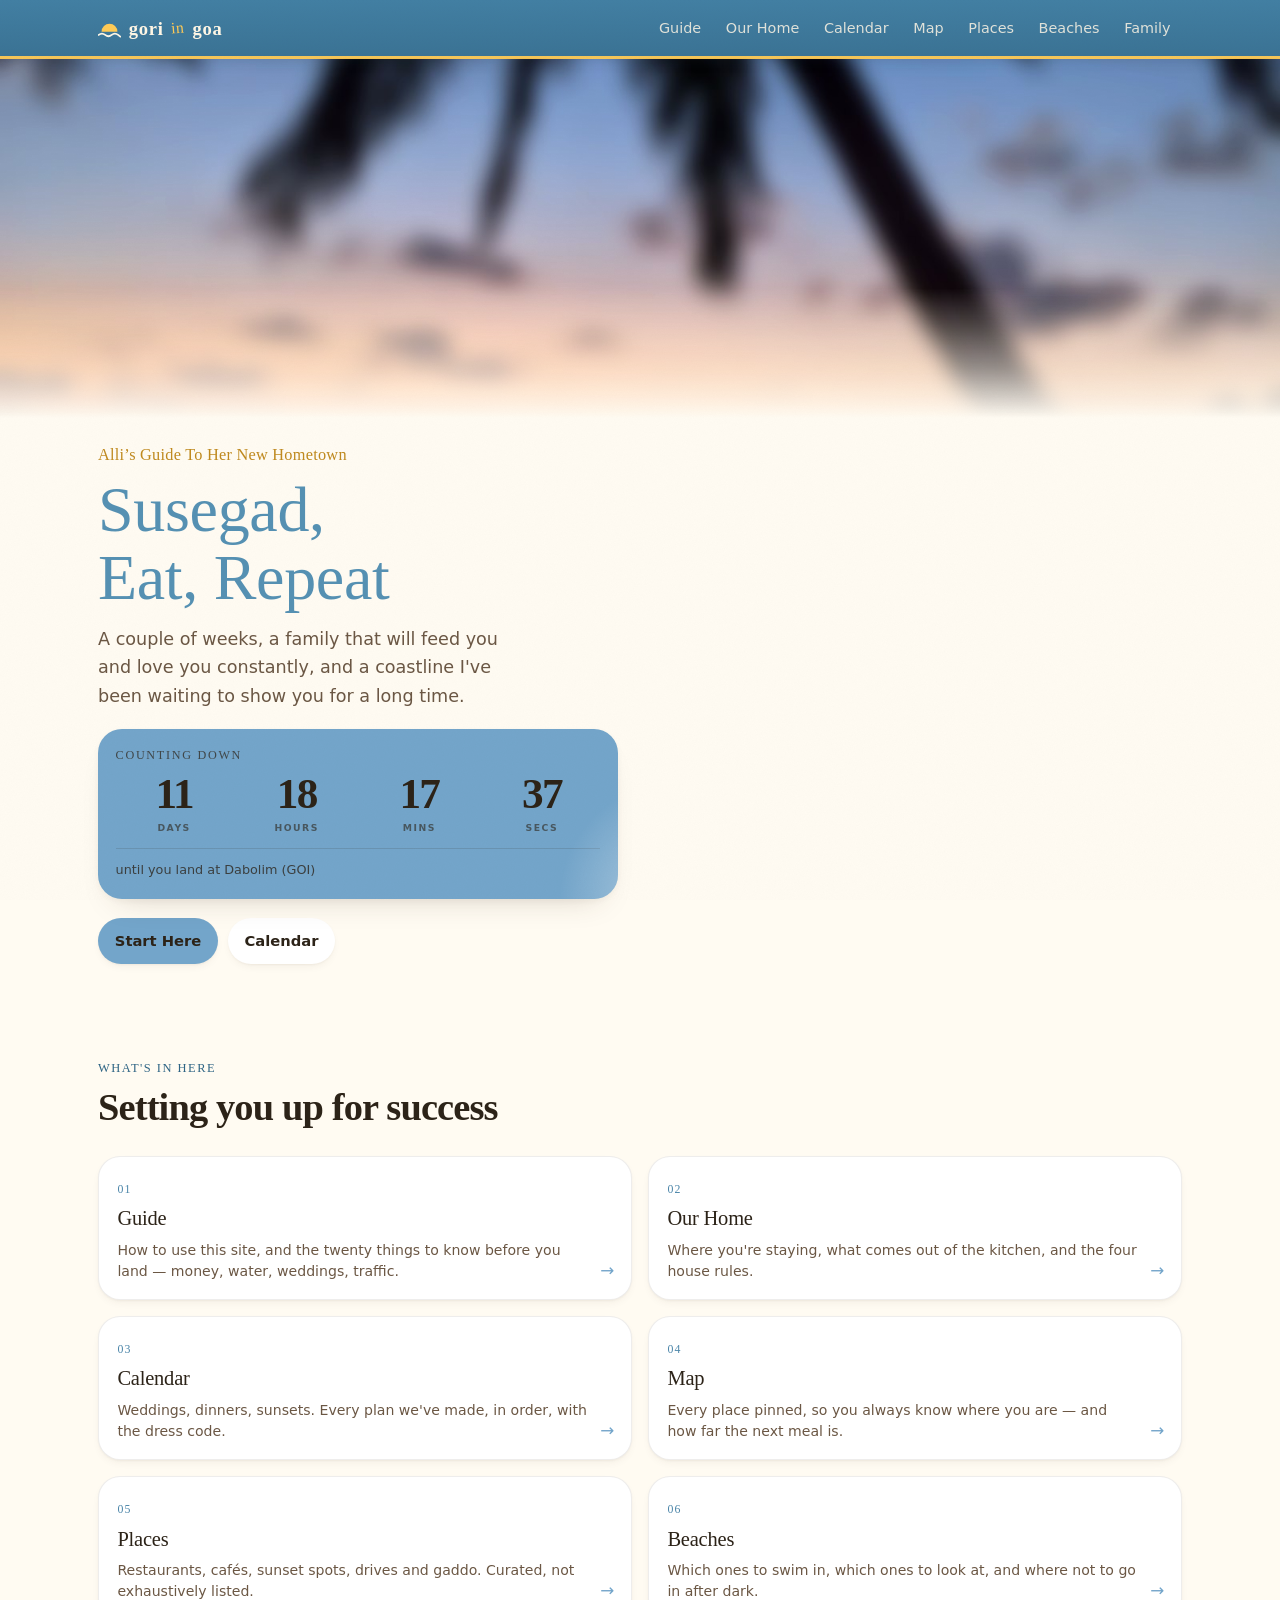
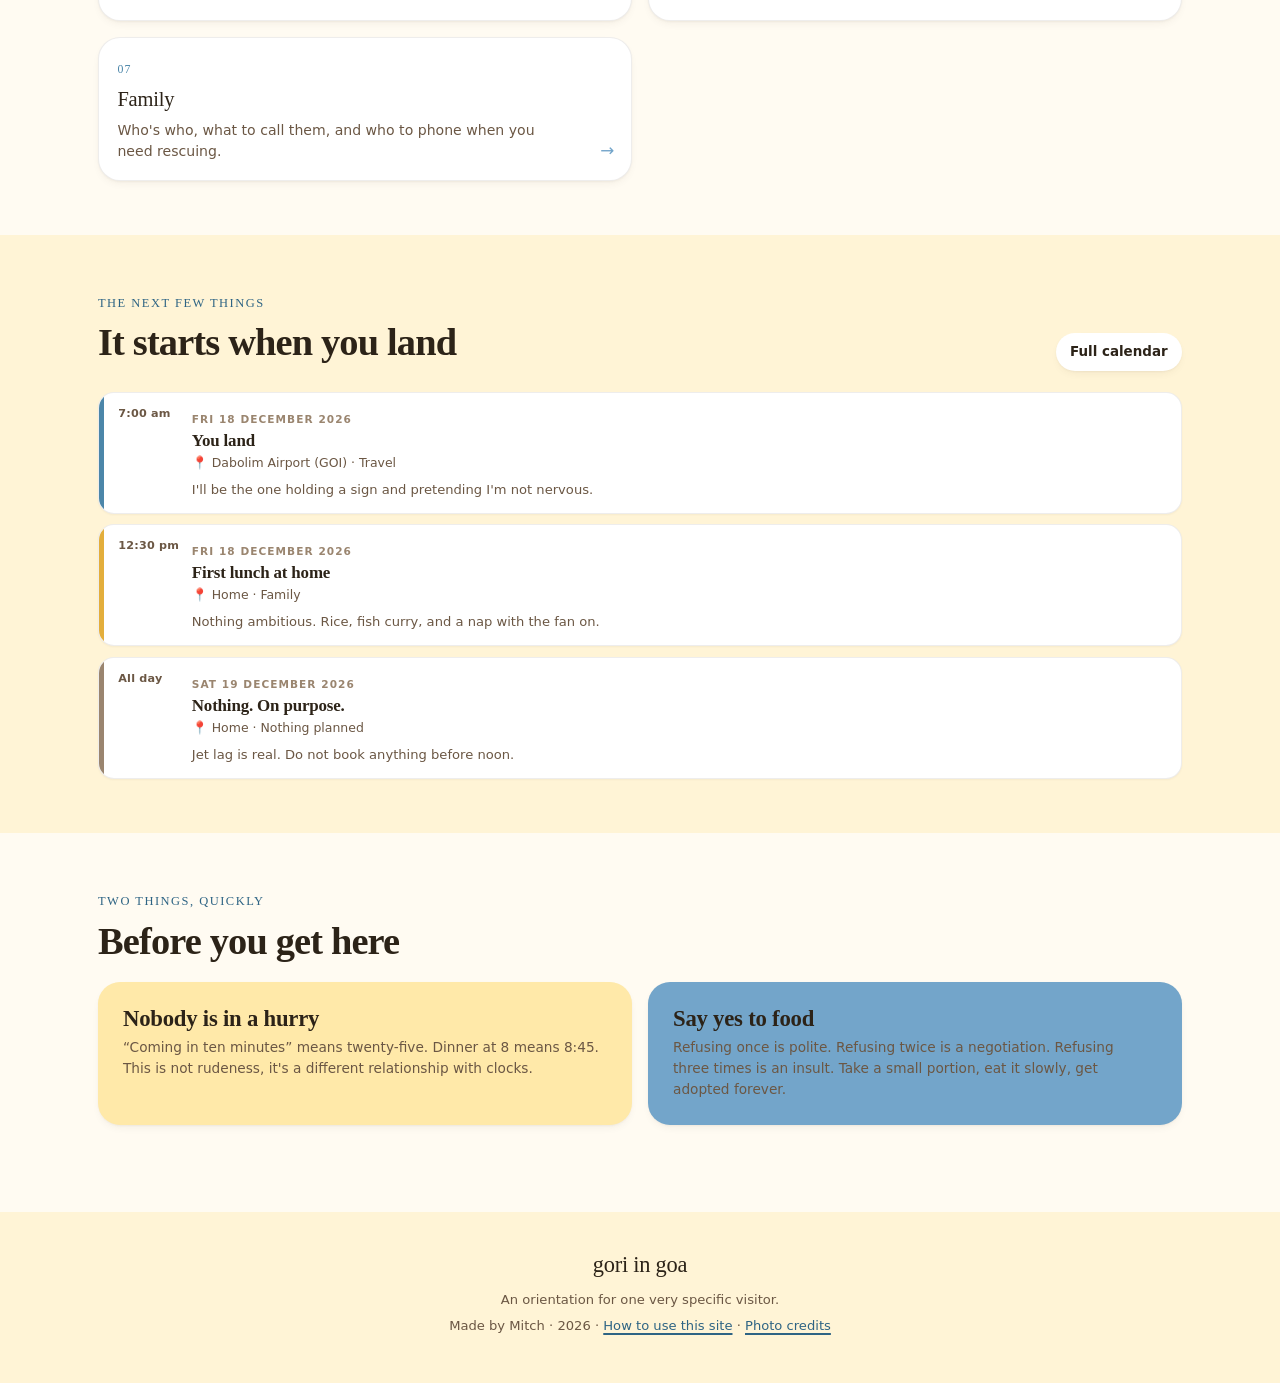
==== index.html @ c9f81628 "Gori in Goa — orientation site" ====
<!DOCTYPE html>
<html lang="en">
<head>
<meta charset="utf-8">
<meta name="viewport" content="width=device-width, initial-scale=1, viewport-fit=cover">
<title>Gori in Goa — an orientation for your first trip</title>
<meta name="description" content="A hand-made orientation to South Goa: the calendar, the map, the food, the family, and everything to know before you land.">
<meta name="theme-color" content="#FFE9A9">
<meta name="apple-mobile-web-app-capable" content="yes">
<meta name="mobile-web-app-capable" content="yes">
<meta name="apple-mobile-web-app-status-bar-style" content="default">
<meta name="apple-mobile-web-app-title" content="Gori in Goa">
<meta property="og:title" content="Gori in Goa">
<meta property="og:description" content="An orientation, not a guidebook. For your first trip to India.">
<meta property="og:type" content="website">
<link rel="icon" href="data:image/svg+xml,%3Csvg xmlns='http://www.w3.org/2000/svg' viewBox='0 0 32 32'%3E%3Crect width='32' height='32' rx='7' fill='%23FFE9A9'/%3E%3Ccircle cx='16' cy='13' r='5' fill='%23FF933E'/%3E%3Cpath d='M3 24c3-3 6-3 9 0s6 3 9 0 6-3 8 0' fill='none' stroke='%2373A5CA' stroke-width='2.6' stroke-linecap='round'/%3E%3C/svg%3E">
<link rel="apple-touch-icon" href="assets/img/icon-180.png">
<link rel="manifest" href="manifest.webmanifest">
<link rel="stylesheet" href="assets/css/style.css?v=9">
</head>
<body data-page="home">
<a class="skip" href="#main">Skip to content</a>
<header id="shell-top"></header>

<main id="main">

  <!-- ============================================================ hero -->
  <section class="hero">
    <div class="hero__band" aria-hidden="true"></div>
    <div class="wrap">
        <div class="hero__copy">
          <p class="hero__place">Alli’s Guide To Her New Hometown</p>
          <h1 class="hero__title">Susegad,<br>Eat, Repeat</h1>
          <p class="hero__sub">A couple of weeks, a family that will feed you and love you constantly, and a coastline I've been waiting to show you for a long time.</p>

          <div class="countdown" id="countdown" aria-live="off">
            <div class="countdown__label" id="cd-label">Counting down</div>
            <div class="countdown__grid">
              <div class="count-unit"><span class="count-num" id="cd-d">--</span><span class="count-lbl">days</span></div>
              <div class="count-unit"><span class="count-num" id="cd-h">--</span><span class="count-lbl">hours</span></div>
              <div class="count-unit"><span class="count-num" id="cd-m">--</span><span class="count-lbl">mins</span></div>
              <div class="count-unit"><span class="count-num" id="cd-s">--</span><span class="count-lbl">secs</span></div>
            </div>
            <div class="countdown__foot">
              <span id="cd-foot">until you land in Goa</span>
              <span id="cd-note" class="hand"></span>
            </div>
          </div>

          <div class="btnrow" style="margin-top:1.2rem">
            <a class="btn" href="guide.html">Start Here</a>
            <a class="btn btn--ghost" href="calendar.html">Calendar</a>
          </div>
        </div>
    </div>
  </section>

  <!-- ============================================================ sections -->
  <section class="section">
    <div class="wrap">
      <div class="section-head">
        <div>
          <p class="eyebrow">What's in here</p>
          <h2 class="h2 h-gold">Setting you up for success</h2>
        </div>
      </div>

      <div class="grid grid--2 grid--3">
        <a class="tile" href="guide.html">
          <span class="tile__num">01</span>
          <div class="tile__title">Guide</div>
          <p class="tile__desc">How to use this site, and the twenty things to know before you land — money, water, weddings, traffic.</p>
          <span class="tile__arrow" aria-hidden="true">→</span>
        </a>
        <a class="tile" href="home.html">
          <span class="tile__num">02</span>
          <div class="tile__title">Our Home</div>
          <p class="tile__desc">Where you're staying, what comes out of the kitchen, and the four house rules.</p>
          <span class="tile__arrow" aria-hidden="true">→</span>
        </a>
        <a class="tile" href="calendar.html">
          <span class="tile__num">03</span>
          <div class="tile__title">Calendar</div>
          <p class="tile__desc">Weddings, dinners, sunsets. Every plan we've made, in order, with the dress code.</p>
          <span class="tile__arrow" aria-hidden="true">→</span>
        </a>
        <a class="tile" href="map.html">
          <span class="tile__num">04</span>
          <div class="tile__title">Map</div>
          <p class="tile__desc">Every place pinned, so you always know where you are — and how far the next meal is.</p>
          <span class="tile__arrow" aria-hidden="true">→</span>
        </a>
        <a class="tile" href="places.html">
          <span class="tile__num">05</span>
          <div class="tile__title">Places</div>
          <p class="tile__desc">Restaurants, cafés, sunset spots, drives and gaddo. Curated, not exhaustively listed.</p>
          <span class="tile__arrow" aria-hidden="true">→</span>
        </a>
        <a class="tile" href="beaches.html">
          <span class="tile__num">06</span>
          <div class="tile__title">Beaches</div>
          <p class="tile__desc">Which ones to swim in, which ones to look at, and where not to go in after dark.</p>
          <span class="tile__arrow" aria-hidden="true">→</span>
        </a>
        <a class="tile" href="family.html">
          <span class="tile__num">07</span>
          <div class="tile__title">Family</div>
          <p class="tile__desc">Who's who, what to call them, and who to phone when you need rescuing.</p>
          <span class="tile__arrow" aria-hidden="true">→</span>
        </a>
      </div>
    </div>
  </section>

  <!-- ============================================================ next up -->
  <section class="section section--band">
    <div class="wrap">
      <div class="section-head">
        <div>
          <p class="eyebrow">The next few things</p>
          <h2 class="h2 h-gold">It starts when you land</h2>
        </div>
        <a class="btn btn--ghost btn--sm" href="calendar.html">Full calendar</a>
      </div>
      <ul class="agenda" id="upcoming"></ul>
    </div>
  </section>

  <!-- ============================================================ teasers -->
  <section class="section">
    <div class="wrap">
      <p class="eyebrow">Two things, quickly</p>
      <h2 class="h2 h-gold">Before you get here</h2>
      <div class="grid grid--2" style="margin-top:1.3rem">
        <div class="card card--cream">
          <h3 class="h3">Nobody is in a hurry</h3>
          <p class="small" style="margin:0">“Coming in ten minutes” means twenty-five. Dinner at 8 means 8:45. This is not rudeness, it's a different relationship with clocks.</p>
        </div>
        <div class="card card--blue">
          <h3 class="h3">Say yes to food</h3>
          <p class="small" style="margin:0">Refusing once is polite. Refusing twice is a negotiation. Refusing three times is an insult. Take a small portion, eat it slowly, get adopted forever.</p>
        </div>
      </div>
    </div>
  </section>

</main>

<footer id="shell-foot"></footer>
<div id="shell-tab"></div>
<div id="shell-drawer"></div>

<script src="js/data.js"></script>
<script src="js/shell.js"></script>
<script src="js/ui.js"></script>
<script src="js/home.js"></script>
</body>
</html>
---- assets/css/style.css ----
/* =========================================================================
   GORI IN GOA — styles, v2
   Softer, rounder, less ink. Warm cream paper, blue + gold carrying the
   colour, orange kept for small moments only.
   Palette: #FF933E · #FFCB56 · #FFE9A9 · #73A5CA
   ========================================================================= */

/* ---------------------------------------------------------------- tokens */
:root {
  /* the four */
  --orange: #FF933E;
  --gold:   #FFCB56;
  --cream:  #FFE9A9;
  --blue:   #73A5CA;

  /* tones derived from them */
  --orange-deep: #E0742A;
  --clay:  #D9916B;
  --gold-deep: #E3AE3C;
  --cream-deep: #F2D489;
  --cream-soft: #FFF4D6;
  --blue-deep: #4C86A9;
  --blue-soft: #E9F2F8;
  --blue-mid:  #9CC0D8;
  --blue-ink:  #2E6484;

  --ink:       #2C2318;
  --ink-soft:  #6B5744;
  --ink-faint: #9A856F;

  --paper: #FFFBF2;
  --card:  #FFFFFF;

  --line: 1px solid rgba(44, 35, 24, .08);
  --line-med: 1px solid rgba(44, 35, 24, .14);

  --shadow-xs: 0 1px 2px rgba(70, 52, 34, .05);
  --shadow-sm: 0 1px 2px rgba(70, 52, 34, .04), 0 4px 12px -6px rgba(70, 52, 34, .14);
  --shadow:    0 2px 6px rgba(70, 52, 34, .04), 0 16px 32px -20px rgba(70, 52, 34, .26);
  --shadow-lg: 0 4px 10px rgba(70, 52, 34, .05), 0 28px 56px -28px rgba(70, 52, 34, .32);

  --r: 22px;
  --r-sm: 14px;
  --r-xs: 10px;
  --pill: 999px;

  --font-display: "Iowan Old Style", "Palatino Linotype", Palatino, "Book Antiqua", Georgia, serif;
  --font-ui: "Avenir Next", Avenir, "Segoe UI", system-ui, -apple-system, "Helvetica Neue", sans-serif;
  --font-hand: "Marker Felt", "Chalkboard SE", "Bradley Hand", "Comic Sans MS", cursive;

  --ease: cubic-bezier(.22, .8, .3, 1);
  --bounce: cubic-bezier(.2, .9, .3, 1.35);

  --nav-h: 58px;
  --tab-h: 64px;
  --pad: clamp(16px, 5vw, 28px);
  --maxw: 1140px;
}

/* ---------------------------------------------------------------- reset */
*, *::before, *::after { box-sizing: border-box; }

html { -webkit-text-size-adjust: 100%; scroll-behavior: smooth; }

body {
  margin: 0;
  background: var(--paper);
  color: var(--ink);
  font-family: var(--font-ui);
  font-size: 16px;
  line-height: 1.62;
  -webkit-font-smoothing: antialiased;
  text-rendering: optimizeLegibility;
  overflow-x: hidden;
  overflow-x: clip;
  padding-bottom: calc(var(--tab-h) + env(safe-area-inset-bottom, 0px) + 8px);
}

/* very light paper grain — barely there, no grime */
body::after {
  content: "";
  position: fixed;
  inset: 0;
  z-index: 9999;
  pointer-events: none;
  opacity: .16;
  mix-blend-mode: multiply;
  background-image: url("data:image/svg+xml,%3Csvg xmlns='http://www.w3.org/2000/svg' width='200' height='200'%3E%3Cfilter id='n'%3E%3CfeTurbulence type='fractalNoise' baseFrequency='.9' numOctaves='2' stitchTiles='stitch'/%3E%3CfeColorMatrix type='saturate' values='0'/%3E%3C/filter%3E%3Crect width='200' height='200' filter='url(%23n)' opacity='.2'/%3E%3C/svg%3E");
}

img, svg { max-width: 100%; display: block; }
a { color: var(--blue-ink); text-decoration-thickness: 1.5px; text-underline-offset: 3px; }
a:hover { color: var(--blue-deep); }
button { font: inherit; color: inherit; cursor: pointer; }

:focus-visible { outline: 3px solid var(--blue-deep); outline-offset: 3px; border-radius: 6px; }
::selection { background: var(--gold); color: var(--ink); }

/* ---------------------------------------------------------------- type */
h1, h2, h3, h4 {
  font-family: var(--font-display);
  font-weight: 600;
  line-height: 1.06;
  letter-spacing: -.022em;
  margin: 0 0 .5rem;
  text-wrap: balance;
}

.display {
  font-family: var(--font-display);
  font-size: clamp(2.5rem, 11.5vw, 4.4rem);
  line-height: .94;
  letter-spacing: -.035em;
  font-weight: 600;
}

.h2 { font-size: clamp(1.68rem, 6.2vw, 2.4rem); }
.h3 { font-size: clamp(1.18rem, 4.3vw, 1.42rem); letter-spacing: -.01em; }

.eyebrow {
  font-family: var(--font-hand);
  font-size: .78rem;
  letter-spacing: .12em;
  text-transform: uppercase;
  color: var(--blue-ink);
  display: inline-flex;
  align-items: center;
  gap: .5em;
  margin: 0 0 .55rem;
}

.lede {
  font-size: clamp(1.02rem, 3.9vw, 1.15rem);
  line-height: 1.58;
  color: var(--ink-soft);
  max-width: 58ch;
  margin: 0 0 1rem;
  text-wrap: pretty;
}

p { margin: 0 0 1rem; text-wrap: pretty; }
.small { font-size: .855rem; line-height: 1.55; color: var(--ink-soft); }
.mono { font-variant-numeric: tabular-nums; }

.hand { font-family: var(--font-hand); color: var(--ink-soft); letter-spacing: .01em; }

.mark {
  background-image: linear-gradient(180deg, transparent 60%, var(--gold) 60%, var(--gold) 94%, transparent 94%);
  background-repeat: no-repeat;
  padding: 0 .05em;
}
.mark--blue { background-image: linear-gradient(180deg, transparent 60%, rgba(115,165,202,.45) 60%, rgba(115,165,202,.45) 94%, transparent 94%); }

/* ---------------------------------------------------------------- layout */
.wrap {
  width: 100%;
  max-width: var(--maxw);
  margin-inline: auto;
  padding-inline: var(--pad);
}

.section { padding-block: clamp(2.2rem, 8vw, 3.4rem); }
.section--tight { padding-block: clamp(1.3rem, 5vw, 2rem); }
.section--band { background: var(--cream-soft); }
.section--band-blue { background: var(--blue-soft); }

.stack > * + * { margin-top: 1rem; }
.center { text-align: center; }
.center .lede { margin-inline: auto; }

.grid { display: grid; gap: 1rem; }
@media (min-width: 620px) { .grid--2 { grid-template-columns: repeat(2, 1fr); } }
@media (min-width: 860px) {
  .grid--3 { grid-template-columns: repeat(3, 1fr); }
  .grid--2 { grid-template-columns: repeat(2, 1fr); }
}

.section-head {
  display: flex;
  align-items: flex-end;
  justify-content: space-between;
  gap: .7rem;
  margin-bottom: 1.3rem;
  flex-wrap: wrap;
}

/* ---------------------------------------------------------------- nav */
.topbar {
  position: sticky;
  top: 0;
  z-index: 60;
  background: linear-gradient(180deg, #427FA3 0%, #3A7294 100%);
  box-shadow: 0 2px 12px rgba(30, 50, 65, .18);
  padding-top: env(safe-area-inset-top, 0px);
}
.topbar::after {
  content: "";
  position: absolute;
  left: 0; right: 0; bottom: -1px;
  height: 3px;
  background: var(--gold);
  opacity: .95;
}
.topbar__in {
  display: flex;
  align-items: center;
  justify-content: space-between;
  gap: 1rem;
  height: var(--nav-h);
}
.brand {
  display: inline-flex;
  align-items: center;
  gap: .42em;
  text-decoration: none;
  color: var(--ink);
  font-family: var(--font-display);
  font-size: 1.16rem;
  letter-spacing: .02em;
  line-height: 1;
  white-space: nowrap;
}
.brand__a, .brand__b { font-weight: 600; letter-spacing: .04em; }
.brand__mark { width: 23px; height: 23px; flex: none; display: block; }
.brand__in {
  font-family: var(--font-hand);
  font-size: .86em;
  color: var(--orange-deep);
  transform: rotate(-5deg) translateY(-1px);
  display: inline-block;
}
.brand:hover { color: inherit; }
.topbar .brand { color: #FFF7E6; }
.topbar .brand__in { color: var(--gold); }
.topbar .brand__wave { stroke: #FFF7E6; }
.drawer .brand { color: var(--ink); }
.drawer .brand__in { color: var(--orange-deep); }
.drawer .brand__wave { stroke: var(--blue); }

.navlinks { display: none; }
@media (min-width: 900px) {
  .navlinks { display: flex; gap: .1rem; list-style: none; margin: 0; padding: 0; }
  .navlinks a {
    display: block;
    padding: .42rem .72rem;
    text-decoration: none;
    color: rgba(255, 247, 230, .84);
    font-size: .9rem;
    border-radius: var(--pill);
    transition: background .16s var(--ease), color .16s var(--ease);
  }
  .navlinks a:hover { color: #FFF7E6; background: rgba(255, 255, 255, .16); }
  .navlinks a[aria-current="page"] { color: var(--ink); background: var(--gold); font-weight: 600; }
}

.menu-btn {
  display: inline-grid;
  place-items: center;
  width: 44px;
  height: 44px;
  padding: 0;
  background: var(--gold);
  border: 0;
  border-radius: 50%;
  box-shadow: 0 2px 10px rgba(20, 40, 55, .22);
  color: var(--ink);
  transition: transform .16s var(--bounce), box-shadow .16s var(--ease);
}
.menu-btn svg { width: 21px; height: 21px; stroke: currentColor; }
.menu-btn:hover { transform: translateY(-1px); box-shadow: var(--shadow); }
.menu-btn:active { transform: scale(.97); }
@media (min-width: 900px) { .menu-btn { display: none; } }

/* drawer */
.drawer {
  position: fixed;
  inset: 0;
  z-index: 200;
  background: var(--cream-soft);
  padding: calc(env(safe-area-inset-top, 0px) + 14px) var(--pad) 2rem;
  overflow-y: auto;
  overscroll-behavior: contain;
  display: none;
}
.drawer[data-open="true"] { display: block; animation: drawerIn .26s var(--ease) both; }
@keyframes drawerIn { from { opacity: 0; transform: translateY(-6px); } to { opacity: 1; transform: none; } }

.drawer__head {
  display: flex; align-items: center; justify-content: space-between;
  padding-bottom: 1rem;
}
.drawer__close {
  background: #fff; border: 0; border-radius: 50%;
  width: 42px; height: 42px; display: grid; place-items: center;
  box-shadow: var(--shadow-sm);
}
.drawer__close svg { width: 16px; height: 16px; stroke: var(--ink); }
.drawer__list { list-style: none; margin: .6rem 0 0; padding: 0; }
.drawer__list li + li { border-top: 1px solid rgba(44,35,24,.08); }
.drawer__list a { display: flex; align-items: baseline; gap: .9rem; padding: .82rem .2rem; text-decoration: none; color: var(--ink); }
.drawer__num { font-family: var(--font-hand); font-size: .76rem; color: var(--blue-deep); width: 2ch; flex: none; }
.drawer__title { font-family: var(--font-display); font-size: 1.5rem; letter-spacing: -.02em; }
.drawer__list a[aria-current="page"] .drawer__title {
  background: linear-gradient(180deg, transparent 62%, var(--gold) 62%, var(--gold) 96%, transparent 96%);
}
.drawer__foot { margin-top: 2rem; color: var(--ink-soft); font-size: .85rem; }

/* bottom tab bar */
.tabbar {
  position: fixed;
  left: 0; right: 0; bottom: 0;
  z-index: 80;
  background: linear-gradient(180deg, #3A7294 0%, #427FA3 100%);
  box-shadow: 0 -2px 12px rgba(30, 50, 65, .18);
  display: grid;
  grid-template-columns: repeat(5, 1fr);
  padding-bottom: env(safe-area-inset-bottom, 0px);
  transform: translateZ(0);
  -webkit-transform: translateZ(0);
  will-change: transform;
}
.tabbar a {
  position: relative;
  display: flex;
  flex-direction: column;
  align-items: center;
  justify-content: center;
  gap: 3px;
  padding: .5rem .25rem .55rem;
  text-decoration: none;
  color: rgba(255, 247, 230, .74);
  font-size: .61rem;
  letter-spacing: .06em;
  text-transform: uppercase;
  font-weight: 700;
  min-height: var(--tab-h);
  transition: color .16s var(--ease);
}
.tabbar svg { width: 22px; height: 22px; stroke: currentColor; }
.tabbar a[aria-current="page"] { color: #FFF7E6; }
.tabbar a[aria-current="page"] svg { stroke: var(--gold); }
.tabbar a[aria-current="page"]::after {
  content: "";
  position: absolute;
  bottom: 6px;
  width: 5px; height: 5px;
  border-radius: 50%;
  background: var(--gold);
}
@media (min-width: 900px) {
  .tabbar { display: none; }
  body { padding-bottom: 0; }
}

/* ---------------------------------------------------------------- buttons */
.btn {
  display: inline-flex;
  align-items: center;
  justify-content: center;
  gap: .5rem;
  padding: .7rem 1.05rem;
  border: 0;
  border-radius: var(--pill);
  background: var(--blue);
  color: var(--ink);
  font-weight: 700;
  font-size: .92rem;
  text-decoration: none;
  box-shadow: var(--shadow-sm);
  transition: transform .18s var(--bounce), box-shadow .18s var(--ease), background .16s var(--ease);
  -webkit-tap-highlight-color: transparent;
}
.btn:hover { color: var(--ink); background: #84B2D2; transform: translateY(-2px); box-shadow: var(--shadow); }
.btn:active { transform: scale(.97); box-shadow: var(--shadow-xs); }

.btn--gold { background: var(--gold); }
.btn--gold:hover { background: #FFD674; }

.btn--ghost { background: #fff; color: var(--ink); box-shadow: var(--shadow-sm); }
.btn--ghost:hover { background: #fff; box-shadow: var(--shadow); color: var(--blue-ink); }

.btn--ink { background: var(--ink); color: var(--paper); }
.btn--ink:hover { background: #3d3123; color: var(--paper); }

.btn--sm { padding: .5rem .9rem; font-size: .84rem; }
.btn--block { width: 100%; }

.btnrow { display: flex; flex-wrap: wrap; gap: .6rem; }

/* ---------------------------------------------------------------- chips */
.chips {
  display: flex;
  gap: .45rem;
  overflow-x: auto;
  padding: .2rem .1rem .9rem;
  margin-inline: calc(var(--pad) * -1);
  padding-inline: var(--pad);
  scrollbar-width: none;
  -webkit-overflow-scrolling: touch;
}
.chips::-webkit-scrollbar { display: none; }
.chip {
  flex: none;
  border: 0;
  background: #fff;
  border-radius: var(--pill);
  padding: .46rem .88rem;
  font-size: .84rem;
  font-weight: 700;
  letter-spacing: .005em;
  white-space: nowrap;
  box-shadow: var(--shadow-sm);
  color: var(--ink-soft);
  display: inline-flex;
  align-items: center;
  gap: .38rem;
  transition: transform .16s var(--bounce), box-shadow .16s var(--ease), background .16s var(--ease), color .16s var(--ease);
}
.chip svg { width: 15px; height: 15px; stroke: currentColor; }
.chip:hover { transform: translateY(-1px); color: var(--ink); box-shadow: var(--shadow); }
.chip[aria-pressed="true"] { background: var(--ink); color: var(--paper); box-shadow: var(--shadow); }

/* ---------------------------------------------------------------- cards */
.card {
  background: var(--card);
  border: var(--line);
  border-radius: var(--r);
  box-shadow: var(--shadow-sm);
  padding: clamp(1.05rem, 4.4vw, 1.5rem);
}
.card--flat { box-shadow: none; border: var(--line-med); }
.card--cream { background: var(--cream); border-color: transparent; }
.card--gold { background: var(--gold); border-color: transparent; }
.card--blue { background: var(--blue); border-color: transparent; }
.card--soft { background: var(--cream-soft); border-color: transparent; }
.card--blue-soft { background: var(--blue-soft); border-color: transparent; }
.card--ink { background: var(--ink); color: var(--paper); border-color: transparent; }
.card--ink a { color: var(--gold); }
.card h3 { margin-bottom: .35rem; }

.tile {
  display: block;
  text-decoration: none;
  color: var(--ink);
  background: var(--card);
  border: var(--line);
  border-radius: var(--r);
  box-shadow: var(--shadow-sm);
  padding: 1.1rem 1.15rem;
  position: relative;
  transition: transform .2s var(--ease), box-shadow .2s var(--ease);
}
.tile:hover { color: var(--ink); transform: translateY(-3px); box-shadow: var(--shadow); }
.tile:active { transform: translateY(-1px) scale(.995); }
.tile__num { font-family: var(--font-hand); font-size: .74rem; color: var(--blue-deep); letter-spacing: .1em; }
.tile__title { font-family: var(--font-display); font-size: 1.28rem; margin: .1rem 0 .25rem; letter-spacing: -.01em; }
.tile__desc { font-size: .88rem; color: var(--ink-soft); line-height: 1.5; margin: 0; padding-right: 1.4rem; }
.tile__arrow { position: absolute; right: 1.05rem; bottom: .95rem; font-size: 1.05rem; color: var(--blue); transition: transform .2s var(--ease); }
.tile:hover .tile__arrow { transform: translateX(3px); }

/* stickers & tags */
.sticker {
  display: inline-flex;
  align-items: center;
  gap: .4rem;
  background: var(--gold);
  border: 0;
  border-radius: var(--pill);
  padding: .26rem .72rem;
  font-family: var(--font-hand);
  font-size: .78rem;
  color: var(--ink);
  transform: rotate(-2.5deg);
  box-shadow: var(--shadow-sm);
  white-space: nowrap;
}
.sticker--blue { background: var(--blue); }

.pill {
  display: inline-block;
  font-size: .68rem;
  letter-spacing: .07em;
  text-transform: uppercase;
  font-weight: 800;
  padding: .18rem .55rem;
  border-radius: var(--pill);
  background: var(--blue-soft);
  color: var(--blue-ink);
  white-space: nowrap;
}
.pill--draft { background: var(--cream); color: #8A5A16; }
.pill--gold { background: var(--gold); color: var(--ink); }

.tags { display: flex; flex-wrap: wrap; gap: .3rem; margin-top: .7rem; }
.tag {
  font-size: .69rem;
  letter-spacing: .04em;
  text-transform: uppercase;
  font-weight: 700;
  color: var(--ink-soft);
  background: var(--cream-soft);
  border-radius: 7px;
  padding: .14rem .45rem;
}

.rule {
  height: 10px;
  border: 0;
  margin: 2rem 0;
  background-image: url("data:image/svg+xml,%3Csvg xmlns='http://www.w3.org/2000/svg' width='120' height='10' viewBox='0 0 120 10'%3E%3Cpath d='M0 5 Q 15 1 30 5 T 60 5 T 90 5 T 120 5' fill='none' stroke='%2373A5CA' stroke-width='2' stroke-linecap='round'/%3E%3C/svg%3E");
  background-repeat: repeat-x;
  background-size: 120px 10px;
  opacity: .5;
}

/* ---------------------------------------------------------------- hero */
.hero {
  position: relative;
  background: var(--paper);
  padding-block: 0 2.2rem;
}
.hero__band {
  height: clamp(196px, 48vw, 300px);
  background-image: url("../img/photos/hero-dusk-wide.jpg");
  background-size: cover;
  background-position: center 38%;
  background-repeat: no-repeat;
  -webkit-mask-image: linear-gradient(180deg, #000 0%, #000 64%, rgba(0,0,0,.45) 86%, transparent 100%);
  mask-image: linear-gradient(180deg, #000 0%, #000 64%, rgba(0,0,0,.45) 86%, transparent 100%);
}
@media (min-width: 900px) {
  .hero__band {
    height: clamp(260px, 30vw, 360px);
    background-position: center 46%;
  }
}

.hero__copy { max-width: 620px; padding-top: 1.5rem; }

.hero__place {
  font-family: var(--font-hand);
  font-size: 1.02rem;
  letter-spacing: .015em;
  color: #C08A1E;
  margin-bottom: .5rem;
}
.hero__title {
  font-family: var(--font-hand);
  font-weight: 400;
  font-size: clamp(2.3rem, 10.8vw, 4rem);
  line-height: 1.06;
  letter-spacing: -.005em;
  color: #5591B3;
  margin: 0;
  max-width: 15ch;
  text-wrap: balance;
}
.hero__sub {
  font-size: clamp(1rem, 4vw, 1.1rem);
  color: var(--ink-soft);
  max-width: 36ch;
  margin: .8rem 0 1.15rem;
}

/* ---------------------------------------------------------------- countdown */
.countdown {
  background: var(--blue);
  color: var(--ink);
  border-radius: 24px;
  box-shadow: var(--shadow);
  padding: 1.05rem 1.1rem 1.15rem;
  position: relative;
  overflow: hidden;
  max-width: 520px;
}
.countdown::after {
  content: "";
  position: absolute; inset: auto -34% -70% auto;
  width: 240px; height: 240px; border-radius: 50%;
  background: radial-gradient(circle, rgba(255,255,255,.45), transparent 68%);
  pointer-events: none;
}
.countdown__label {
  font-family: var(--font-hand);
  font-size: .76rem;
  letter-spacing: .14em;
  text-transform: uppercase;
  color: rgba(44,35,24,.72);
  margin-bottom: .4rem;
}
.countdown__grid { display: grid; grid-template-columns: repeat(4, 1fr); gap: .35rem; }
.count-unit { text-align: center; }
.count-num {
  font-family: var(--font-display);
  font-size: clamp(1.9rem, 9.5vw, 2.7rem);
  font-weight: 600;
  line-height: 1;
  font-variant-numeric: tabular-nums;
  letter-spacing: -.04em;
  display: block;
}
.count-lbl {
  font-size: .58rem;
  letter-spacing: .16em;
  text-transform: uppercase;
  color: rgba(44,35,24,.6);
  margin-top: .3rem;
  display: block;
  font-weight: 700;
}
.countdown__foot {
  margin-top: .85rem;
  padding-top: .65rem;
  border-top: 1px solid rgba(44,35,24,.14);
  font-size: .8rem;
  color: rgba(44,35,24,.78);
  display: flex;
  justify-content: space-between;
  gap: .6rem;
  flex-wrap: wrap;
}
.countdown--here .count-num { color: #fff; }

/* ---------------------------------------------------------------- calendar */
.cal {
  background: var(--card);
  border: var(--line);
  border-radius: 24px;
  box-shadow: var(--shadow-sm);
  padding: .85rem .75rem 1rem;
}
.cal__top { display: flex; align-items: center; justify-content: space-between; gap: .5rem; padding: .1rem .3rem .7rem; }
.cal__month { font-family: var(--font-display); font-size: 1.26rem; letter-spacing: -.01em; }
.cal__nav { display: flex; gap: .35rem; }
.cal__nav button {
  width: 34px; height: 34px;
  border: 0;
  background: var(--cream-soft);
  border-radius: 50%;
  display: grid; place-items: center;
  font-size: .95rem;
  line-height: 1;
  color: var(--ink);
  transition: background .16s var(--ease), transform .16s var(--bounce);
}
.cal__nav button:hover { background: var(--cream); transform: translateY(-1px); }
.cal__nav button:active { transform: scale(.94); }

.cal__dow, .cal__grid { display: grid; grid-template-columns: repeat(7, 1fr); gap: 2px; }
.cal__dow div {
  text-align: center;
  font-size: .6rem;
  letter-spacing: .08em;
  text-transform: uppercase;
  color: var(--ink-faint);
  padding-bottom: .3rem;
  font-weight: 800;
}
.cal__day {
  position: relative;
  aspect-ratio: 1 / 1.04;
  border: 0;
  border-radius: 11px;
  background: none;
  display: flex;
  flex-direction: column;
  align-items: center;
  justify-content: flex-start;
  padding-top: .3rem;
  font-variant-numeric: tabular-nums;
  font-size: .84rem;
  font-weight: 600;
  color: var(--ink);
  transition: background .14s var(--ease);
}
.cal__day:hover { background: var(--cream-soft); }
.cal__day--pad { color: var(--ink-faint); opacity: .4; }
.cal__day--today { box-shadow: inset 0 0 0 2px var(--blue-deep); }
.cal__day--intrip { background: rgba(255, 233, 169, .5); }
.cal__day[aria-pressed="true"] { background: var(--ink); color: var(--paper); }
.cal__day[aria-pressed="true"]:hover { background: var(--ink); }
.cal__day[aria-pressed="true"] .dot { background: var(--gold); }
.cal__dots { display: flex; gap: 2px; margin-top: .18rem; flex-wrap: wrap; justify-content: center; max-width: 100%; }
.dot { width: 5px; height: 5px; border-radius: 50%; background: var(--ink); display: block; }
.dot--travel { background: var(--blue-deep); }
.dot--family { background: var(--gold-deep); }
.dot--wedding { background: var(--clay); }
.dot--beach { background: var(--blue); }
.dot--sunset { background: var(--orange); }
.dot--trip { background: var(--gold); }
.dot--celebration { background: var(--cream-deep); }
.dot--free { background: var(--ink-faint); }

.legend { display: flex; flex-wrap: wrap; gap: .5rem .9rem; margin-top: 1rem; }
.legend span { display: inline-flex; align-items: center; gap: .35rem; font-size: .73rem; color: var(--ink-soft); }

/* agenda */
.agenda { list-style: none; margin: 0; padding: 0; }
.agenda li + li { margin-top: .65rem; }
.evt {
  display: grid;
  grid-template-columns: 68px 1fr;
  gap: .7rem;
  background: var(--card);
  border: var(--line);
  border-radius: 16px;
  box-shadow: var(--shadow-xs);
  padding: .75rem .85rem .8rem;
  position: relative;
  overflow: hidden;
}
.evt::before {
  content: "";
  position: absolute; left: 0; top: 0; bottom: 0; width: 5px;
  background: var(--ink-faint);
}
.evt--travel::before { background: var(--blue-deep); }
.evt--family::before { background: var(--gold-deep); }
.evt--wedding::before { background: var(--clay); }
.evt--beach::before { background: var(--blue); }
.evt--sunset::before { background: var(--orange); }
.evt--trip::before { background: var(--gold); }
.evt--celebration::before { background: var(--cream-deep); }
.evt__time { font-size: .7rem; font-weight: 800; letter-spacing: .02em; color: var(--ink-soft); padding-left: .35rem; font-variant-numeric: tabular-nums; white-space: nowrap; }
.evt__title { font-family: var(--font-display); font-size: 1.06rem; letter-spacing: -.01em; line-height: 1.2; margin: 0 0 .12rem; }
.evt__meta { font-size: .78rem; color: var(--ink-soft); margin: 0; }
.evt__note { font-size: .82rem; color: var(--ink-soft); margin: .35rem 0 0; }
.evt__date { font-size: .66rem; letter-spacing: .1em; text-transform: uppercase; color: var(--ink-faint); font-weight: 800; }

/* ---------------------------------------------------------------- map */
.mapwrap {
  position: relative;
  border-radius: 26px;
  background: var(--cream-soft);
  box-shadow: var(--shadow);
  overflow: hidden;
}
.mapwrap svg { width: 100%; height: auto; display: block; touch-action: manipulation; }
.pin { cursor: pointer; }
.pin circle.hit { fill: transparent; }
.pin .body { transition: transform .2s var(--bounce); transform-box: fill-box; transform-origin: center bottom; }
.pin:hover .body, .pin:focus-visible .body { transform: scale(1.18); }
.pin[data-active="true"] .body { transform: scale(1.25); }
.pin text { font-family: var(--font-hand); font-size: 30px; font-weight: 400; fill: var(--ink); pointer-events: none; }

.map-legend {
  display: flex; flex-wrap: wrap; gap: .5rem .9rem;
  padding: .7rem .9rem;
  background: rgba(255, 255, 255, .8);
}
.map-legend span { display: inline-flex; align-items: center; gap: .35rem; font-size: .73rem; color: var(--ink-soft); }
.swatch { width: 11px; height: 11px; border-radius: 50%; display: inline-block; box-shadow: inset 0 0 0 1px rgba(44,35,24,.12); }

/* bottom sheet */
.sheet {
  position: fixed;
  left: 0; right: 0; bottom: 0;
  z-index: 150;
  background: var(--card);
  border-radius: 24px 24px 0 0;
  padding: 1rem var(--pad) calc(1.2rem + env(safe-area-inset-bottom, 0px));
  box-shadow: 0 -12px 40px -12px rgba(44, 35, 24, .35);
  transform: translateY(110%);
  transition: transform .3s var(--ease);
  max-height: 72vh;
  overflow-y: auto;
}
.sheet[data-open="true"] { transform: none; }
@media (min-width: 700px) {
  .sheet {
    width: min(560px, 92vw);
    left: 50%;
    right: auto;
    margin-left: calc(min(560px, 92vw) / -2);
  }
}
.sheet__grip { width: 42px; height: 4px; border-radius: 4px; background: rgba(44,35,24,.15); margin: 0 auto .8rem; }
.sheet__close {
  position: absolute; right: var(--pad); top: .9rem;
  border: 0; background: var(--cream-soft);
  border-radius: 50%; width: 34px; height: 34px; display: grid; place-items: center;
  font-size: .9rem;
}

/* ---------------------------------------------------------------- family */
.fam {
  background: var(--card);
  border: var(--line);
  border-radius: var(--r);
  box-shadow: var(--shadow-xs);
  padding: 1rem 1rem .5rem;
  margin-bottom: 1rem;
}
.fam__head {
  display: flex;
  align-items: baseline;
  gap: .55rem;
  flex-wrap: wrap;
  padding-bottom: .6rem;
  border-bottom: 1px solid rgba(44,35,24,.08);
}
.fam__head h2 { margin: 0; }
.fam__note {
  margin: 0;
  font-family: var(--font-hand);
  font-size: .82rem;
  color: var(--blue-deep);
}
.fam__list { list-style: none; margin: 0; padding: 0; }
@media (min-width: 620px) {
  .fam__list { display: grid; grid-template-columns: 1fr 1fr; column-gap: 1.4rem; }
}
.mem {
  display: flex;
  align-items: center;
  gap: .65rem;
  padding: .55rem 0;
  border-bottom: 1px dotted rgba(44,35,24,.13);
}
.fam__list .mem:last-child { border-bottom: 0; }
@media (max-width: 619px) {
  .fam__list .mem:last-child { border-bottom: 0; }
}
.mem__av {
  flex: none;
  width: 32px; height: 32px;
  border-radius: 50%;
  display: grid; place-items: center;
  font-family: var(--font-display);
  font-size: .92rem;
  background: var(--cream-soft);
  color: var(--blue-ink);
}
.mem:nth-child(3n+2) .mem__av { background: var(--gold); color: var(--ink); }
.mem:nth-child(3n+3) .mem__av { background: var(--blue); color: var(--ink); }
.mem__body { display: flex; flex-direction: column; min-width: 0; }
.mem__name { font-weight: 700; font-size: .93rem; line-height: 1.3; }
.mem__role { font-size: .78rem; color: var(--ink-soft); line-height: 1.35; }
.mem__note { font-family: var(--font-hand); font-size: .74rem; color: var(--blue-deep); }
.mem__act { margin-left: auto; display: flex; gap: .3rem; }

.iconbtn {
  display: inline-flex; align-items: center; gap: .3rem;
  border: 0; background: var(--cream-soft);
  border-radius: var(--pill); padding: .26rem .6rem;
  font-size: .72rem; font-weight: 700; text-decoration: none; color: var(--ink);
}
.iconbtn svg { width: 13px; height: 13px; stroke: currentColor; }
.iconbtn:hover { background: var(--gold); color: var(--ink); }

/* ---------------------------------------------------------------- checklist */
.check { display: grid; gap: .45rem; }
.check label {
  display: flex;
  gap: .7rem;
  align-items: flex-start;
  background: var(--card);
  border: 1px solid rgba(44,35,24,.06);
  border-radius: var(--r-sm);
  padding: .55rem .7rem;
  font-size: .9rem;
  cursor: pointer;
  box-shadow: var(--shadow-xs);
  transition: background .15s var(--ease);
}
.check input { position: absolute; opacity: 0; pointer-events: none; }
.check .box {
  flex: none;
  width: 22px; height: 22px;
  border: 2px solid rgba(44,35,24,.28);
  border-radius: 7px;
  display: grid; place-items: center;
  margin-top: 1px;
  background: #fff;
  transition: background .15s var(--ease), border-color .15s var(--ease);
}
.check .box::after {
  content: "";
  width: 11px; height: 6px;
  border-left: 2.5px solid #fff;
  border-bottom: 2.5px solid #fff;
  transform: rotate(-45deg) translate(1px, -1px) scale(0);
  transition: transform .15s var(--bounce);
}
.check input:checked ~ .box { background: var(--blue-deep); border-color: var(--blue-deep); }
.check input:checked ~ .box::after { transform: rotate(-45deg) translate(1px, -1px) scale(1); }
.check input:checked ~ .txt { text-decoration: line-through; color: var(--ink-faint); }
.check input:focus-visible ~ .box { outline: 3px solid var(--blue-deep); outline-offset: 2px; }
.check label:has(input:checked) { background: var(--blue-soft); }
.check__group { margin-bottom: 1.2rem; }
.check__group h3 { font-size: 1rem; letter-spacing: .02em; margin-bottom: .5rem; display: flex; align-items: center; gap: .5rem; }
.check__count { font-family: var(--font-ui); font-size: .7rem; font-weight: 800; color: var(--blue-ink); background: var(--blue-soft); border-radius: var(--pill); padding: .06rem .5rem; }

.progress { height: 10px; border-radius: var(--pill); background: #EFE7D8; overflow: hidden; }
.progress > span { display: block; height: 100%; background: var(--blue); width: 0; transition: width .3s var(--ease); border-radius: var(--pill); }

/* ---------------------------------------------------------------- how-to */
.howto {
  border: var(--line);
  border-radius: 16px;
  background: var(--card);
  box-shadow: var(--shadow-xs);
  overflow: hidden;
  transition: box-shadow .18s var(--ease);
}
.howto[open] { box-shadow: var(--shadow-sm); }
.howto > summary {
  list-style: none;
  cursor: pointer;
  padding: .9rem 1rem;
  display: flex;
  align-items: center;
  gap: .7rem;
  font-family: var(--font-display);
  font-size: 1.02rem;
  letter-spacing: -.01em;
}
.howto > summary::-webkit-details-marker { display: none; }
.howto > summary::after {
  content: "+";
  margin-left: auto;
  font-family: var(--font-ui);
  font-size: 1.15rem;
  color: var(--blue-deep);
  line-height: 1;
  transition: transform .2s var(--ease);
}
.howto[open] > summary { background: var(--blue-soft); }
.howto[open] > summary::after { transform: rotate(45deg); }
.howto__body { padding: .85rem 1rem 1rem; font-size: .92rem; color: var(--ink-soft); }
.howto__body p:last-child { margin-bottom: 0; }

/* ---------------------------------------------------------------- phrases */
.phrase { display: flex; align-items: baseline; justify-content: space-between; gap: 1rem; padding: .7rem 0; border-bottom: 1px solid rgba(44,35,24,.07); }
.phrase:last-child { border-bottom: 0; }
.phrase__kn { font-family: var(--font-display); font-size: 1.14rem; letter-spacing: -.01em; }
.phrase__say { font-family: var(--font-hand); font-size: .8rem; color: var(--blue-deep); }
.phrase__en { font-size: .84rem; color: var(--ink-soft); text-align: right; max-width: 46%; }

/* ---------------------------------------------------------------- places */
.place {
  display: flex;
  flex-direction: column;
  background: var(--card);
  border: var(--line);
  border-radius: var(--r);
  box-shadow: var(--shadow-xs);
  padding: 1.05rem 1.1rem 1rem;
  position: relative;
  transition: transform .18s var(--ease), box-shadow .18s var(--ease);
}
.place:hover { transform: translateY(-3px); box-shadow: var(--shadow); }
.place--draft { background: var(--cream-soft); border-color: transparent; }
.place--draft::after {
  content: "";
  position: absolute; inset: 0; border-radius: var(--r);
  box-shadow: inset 0 0 0 1.5px rgba(227, 174, 60, .5);
  pointer-events: none;
}
.place__top { display: flex; align-items: center; gap: .45rem; margin-bottom: .55rem; flex-wrap: wrap; }
.pick {
  display: inline-flex;
  align-items: center;
  gap: .28rem;
  font-family: var(--font-hand);
  font-size: .72rem;
  letter-spacing: .01em;
  background: var(--gold);
  color: #5A3B00;
  border-radius: var(--pill);
  padding: .16rem .55rem;
  transform: rotate(-2deg);
  white-space: nowrap;
}
.place__cat {
  font-size: .62rem; letter-spacing: .1em; text-transform: uppercase; font-weight: 800;
  padding: .16rem .5rem; border-radius: var(--pill); border: 0; color: var(--ink);
}
.cat-restaurant { background: var(--blue); }
.cat-cafe { background: var(--gold); }
.cat-sunset { background: var(--orange); }
.cat-dessert { background: var(--clay); }
.cat-cocktail { background: var(--blue-deep); color: var(--paper); }
.cat-drive { background: var(--blue-mid); }
.cat-gaddo { background: var(--cream-deep); }
.place__name { font-family: var(--font-display); font-size: 1.2rem; line-height: 1.14; margin: 0 0 .12rem; letter-spacing: -.015em; }
.place__area { font-size: .78rem; color: var(--ink-soft); margin: 0; font-weight: 600; letter-spacing: .02em; }
.place__blurb { font-size: .89rem; color: var(--ink-soft); line-height: 1.55; margin: .55rem 0 0; }
.place__foot { margin-top: auto; padding-top: .8rem; display: flex; gap: .4rem; flex-wrap: wrap; align-items: center; }
.place__map {
  margin-left: auto;
  font-size: .73rem; font-weight: 800; letter-spacing: .03em;
  text-decoration: none; color: var(--blue-ink);
  background: var(--blue-soft); border-radius: var(--pill);
  padding: .26rem .62rem;
  display: inline-flex; align-items: center; gap: .28rem;
}
.place__map:hover { background: var(--blue); color: var(--ink); }
.place__map svg { width: 12px; height: 12px; stroke: currentColor; }

.filters { display: flex; flex-wrap: wrap; gap: .5rem; align-items: center; margin-bottom: 1.1rem; }
.search {
  display: flex; align-items: center; gap: .55rem;
  background: #fff;
  border-radius: var(--pill);
  padding: .55rem .95rem;
  box-shadow: var(--shadow-sm);
  flex: 1 1 200px;
}
.search input { border: 0; background: none; font: inherit; font-size: .9rem; width: 100%; color: var(--ink); padding: .1rem 0; }
.search input:focus { outline: none; }
.search svg { width: 16px; height: 16px; stroke: var(--ink-faint); flex: none; }

.empty {
  text-align: center;
  padding: 2.2rem 1rem;
  color: var(--ink-soft);
  background: var(--cream-soft);
  border-radius: var(--r);
  font-size: .92rem;
}

/* ---------------------------------------------------------------- beaches */
.beach {
  background: var(--card);
  border: var(--line);
  border-radius: var(--r);
  box-shadow: var(--shadow-xs);
  overflow: hidden;
  transition: transform .18s var(--ease), box-shadow .18s var(--ease);
}
.beach:hover { transform: translateY(-3px); box-shadow: var(--shadow); }
.beach__art { height: 74px; position: relative; overflow: hidden; }
.beach__art svg { width: 100%; height: 100%; display: block; }
.beach__in { padding: .9rem 1rem 1rem; }
.beach__name { font-family: var(--font-display); font-size: 1.22rem; margin: 0 0 .1rem; letter-spacing: -.015em; }
.beach__vibe { font-size: .87rem; color: var(--ink-soft); margin: .4rem 0 .6rem; line-height: 1.52; }
.beach__rows { display: grid; gap: .28rem; font-size: .8rem; }
.beach__row { display: flex; gap: .5rem; }
.beach__row dt { flex: none; width: 74px; font-weight: 800; color: var(--ink-faint); font-size: .66rem; letter-spacing: .08em; text-transform: uppercase; padding-top: .12rem; }
.beach__row dd { margin: 0; color: var(--ink-soft); }
.beach__note { font-size: .8rem; color: var(--ink-soft); border-top: 1px solid rgba(44,35,24,.07); margin-top: .6rem; padding-top: .5rem; font-style: italic; }

.swim {
  font-size: .62rem; font-weight: 800; letter-spacing: .1em; text-transform: uppercase;
  padding: .18rem .5rem; border-radius: var(--pill);
  display: inline-flex; align-items: center; gap: .25rem;
}
.swim--calm { background: var(--blue-soft); color: var(--blue-ink); }
.swim--care { background: var(--gold); color: var(--ink); }
.swim--caution { background: var(--cream-deep); color: #7A4A12; }

.notice {
  display: flex;
  gap: .75rem;
  align-items: flex-start;
  background: var(--cream-soft);
  border-radius: var(--r-sm);
  padding: .85rem .95rem;
  font-size: .87rem;
  color: var(--ink-soft);
}
.notice strong { color: var(--ink); }
.notice svg { flex: none; width: 20px; height: 20px; stroke: var(--blue-deep); margin-top: 2px; }
.notice--blue { background: var(--blue-soft); }

/* ---------------------------------------------------------------- home page */
.food {
  display: flex;
  flex-direction: column;
  gap: .15rem;
  background: var(--card);
  border: var(--line);
  border-radius: var(--r-sm);
  box-shadow: var(--shadow-xs);
  padding: .85rem .95rem;
}
.food__name { font-family: var(--font-display); font-size: 1.06rem; letter-spacing: -.01em; margin: 0; }
.food__tag { font-family: var(--font-hand); font-size: .7rem; letter-spacing: .08em; text-transform: uppercase; color: var(--blue-deep); }
.food__note { font-size: .82rem; color: var(--ink-soft); margin: .15rem 0 0; line-height: 1.5; }

.house-rule { display: flex; gap: .8rem; padding: .7rem 0; border-bottom: 1px solid rgba(44,35,24,.07); }
.house-rule:last-child { border-bottom: 0; }
.house-rule__n { font-family: var(--font-hand); font-size: .8rem; color: var(--blue-deep); flex: none; padding-top: .12rem; width: 1.6rem; }
.house-rule p { margin: 0; font-size: .9rem; color: var(--ink-soft); }
.house-rule strong { color: var(--ink); }

.figure-card { padding: 0; overflow: hidden; }
.figure-card img { width: 100%; height: 100%; min-height: 240px; object-fit: cover; }
.figure-card figcaption { padding: .7rem .9rem .8rem; font-size: .74rem; color: var(--ink-faint); }

/* ---------------------------------------------------------------- rowlink */
.rowlink { display: flex; align-items: baseline; gap: .8rem; padding: .68rem .1rem; border-bottom: 1px solid rgba(44,35,24,.07); text-decoration: none; color: var(--ink); }
.rowlink:last-child { border-bottom: 0; }
.rowlink:hover { color: var(--blue-ink); }
.rowlink__num { font-family: var(--font-hand); font-size: .72rem; letter-spacing: .08em; color: var(--blue-deep); width: 2ch; flex: none; }
.rowlink__title { font-family: var(--font-display); font-size: 1.12rem; letter-spacing: -.01em; }
.rowlink__arrow { margin-left: auto; color: var(--blue); font-size: .9rem; transition: transform .2s var(--ease); }
.rowlink:hover .rowlink__arrow { transform: translateX(3px); }


/* ---------------------------------------------------------------- page header */
.pagehead { padding-block: 1.5rem .9rem; }
.pagehead .display { font-size: clamp(2.05rem, 9vw, 3.2rem); }
.pagehead__kick { margin-bottom: .3rem; }
.stack-sm > * + * { margin-top: .55rem; }
.sticker--orange { background: var(--orange); }

/* ---------------------------------------------------------------- credits */
.credit-row {
  display: grid;
  grid-template-columns: 96px 1fr;
  gap: 1rem;
  align-items: center;
  padding: .9rem 0;
  border-bottom: 1px solid rgba(44,35,24,.07);
}
.credit-row img { width: 96px; height: 72px; object-fit: cover; border-radius: 10px; }
.credit-row:last-child { border-bottom: 0; }
.credit-row h3 { font-size: 1.02rem; margin: 0 0 .15rem; }

/* ---------------------------------------------------------------- misc */
.footer {
  background: var(--cream-soft);
  padding: 2.2rem 0 2.6rem;
  margin-top: 2rem;
  text-align: center;
}
.footer__mark { font-family: var(--font-display); font-size: 1.4rem; letter-spacing: -.01em; }
.footer p { font-size: .82rem; color: var(--ink-soft); margin: .35rem 0; }
.footer a { color: var(--blue-ink); }

.skip { position: absolute; left: -9999px; top: 0; background: var(--ink); color: var(--paper); padding: .6rem 1rem; z-index: 500; }
.skip:focus { left: 8px; top: 8px; border-radius: 8px; }

.fade-up { animation: fadeUp .5s var(--ease) both; }
@keyframes fadeUp { from { opacity: 0; transform: translateY(8px); } to { opacity: 1; transform: none; } }

.sr { position: absolute; width: 1px; height: 1px; padding: 0; margin: -1px; overflow: hidden; clip: rect(0 0 0 0); white-space: nowrap; border: 0; }

@media (prefers-reduced-motion: reduce) {
  *, *::before, *::after { animation-duration: .001ms !important; transition-duration: .001ms !important; }
  html { scroll-behavior: auto; }
}
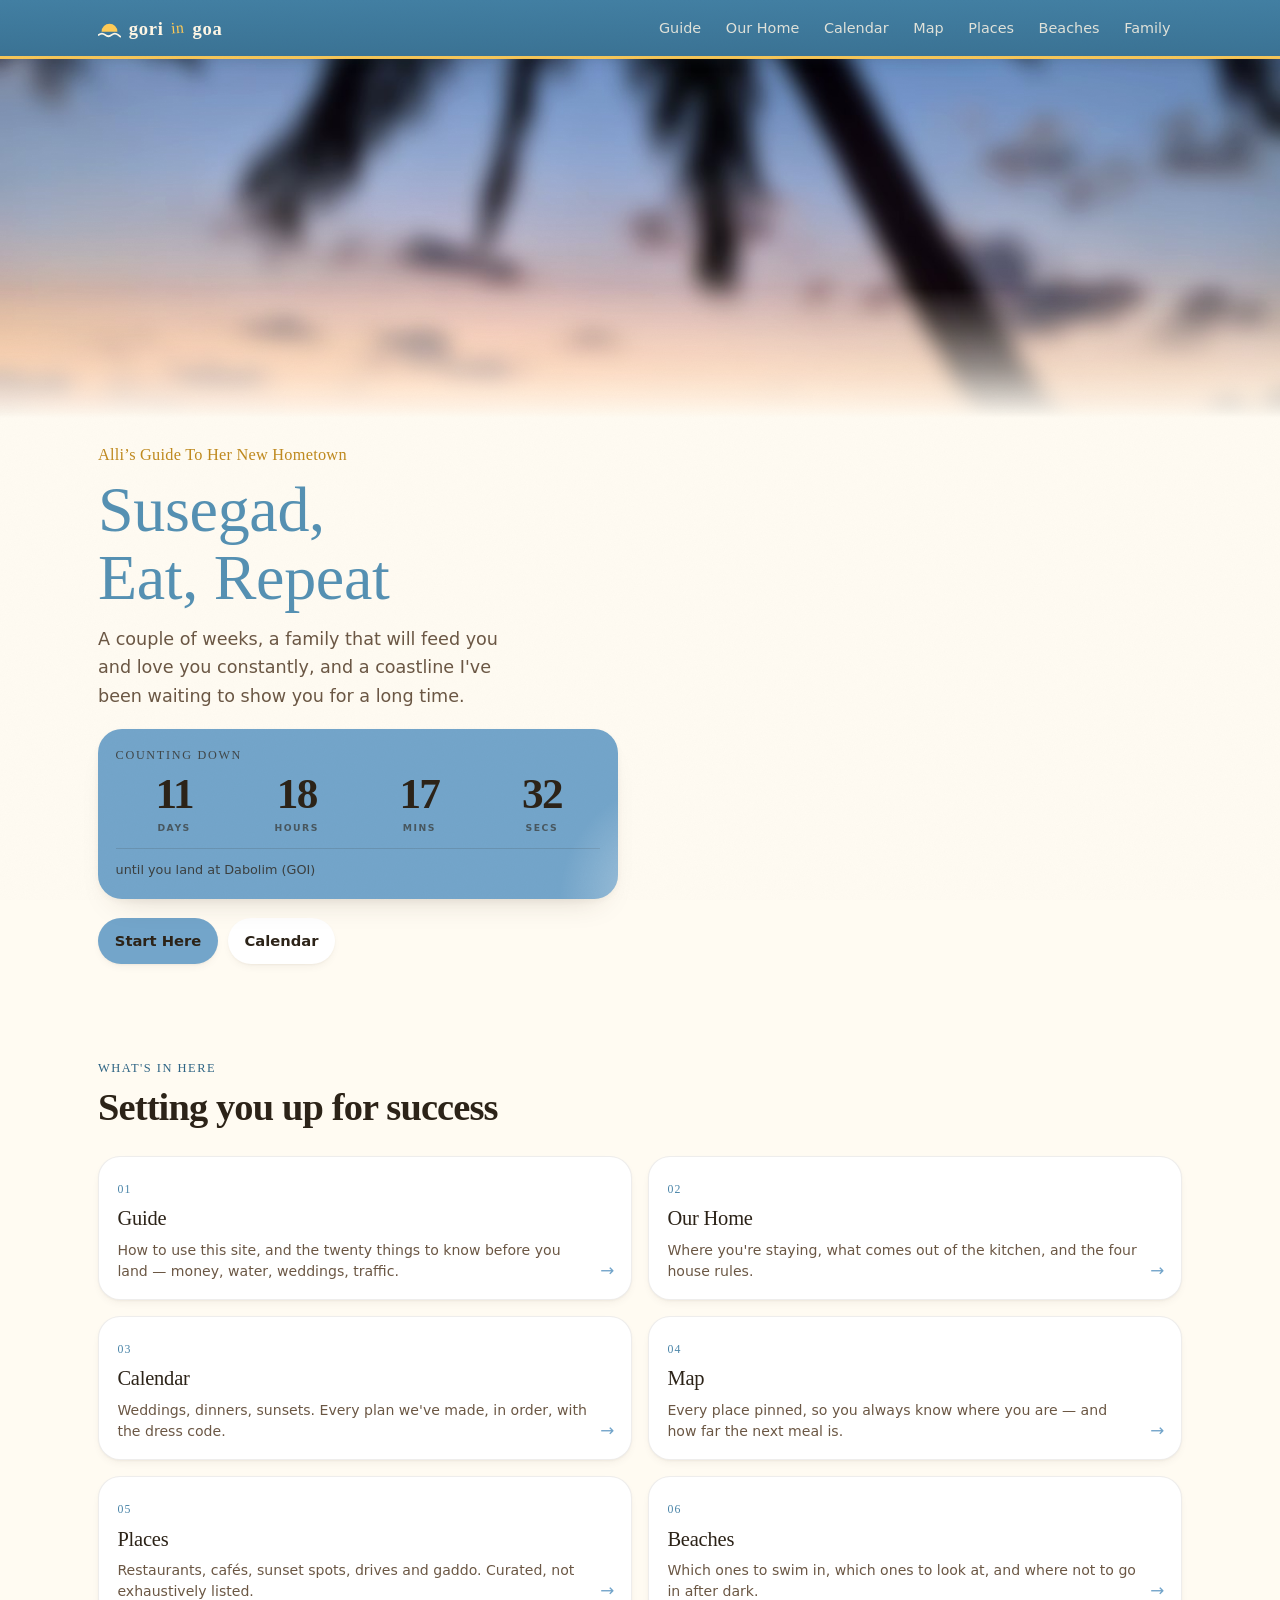
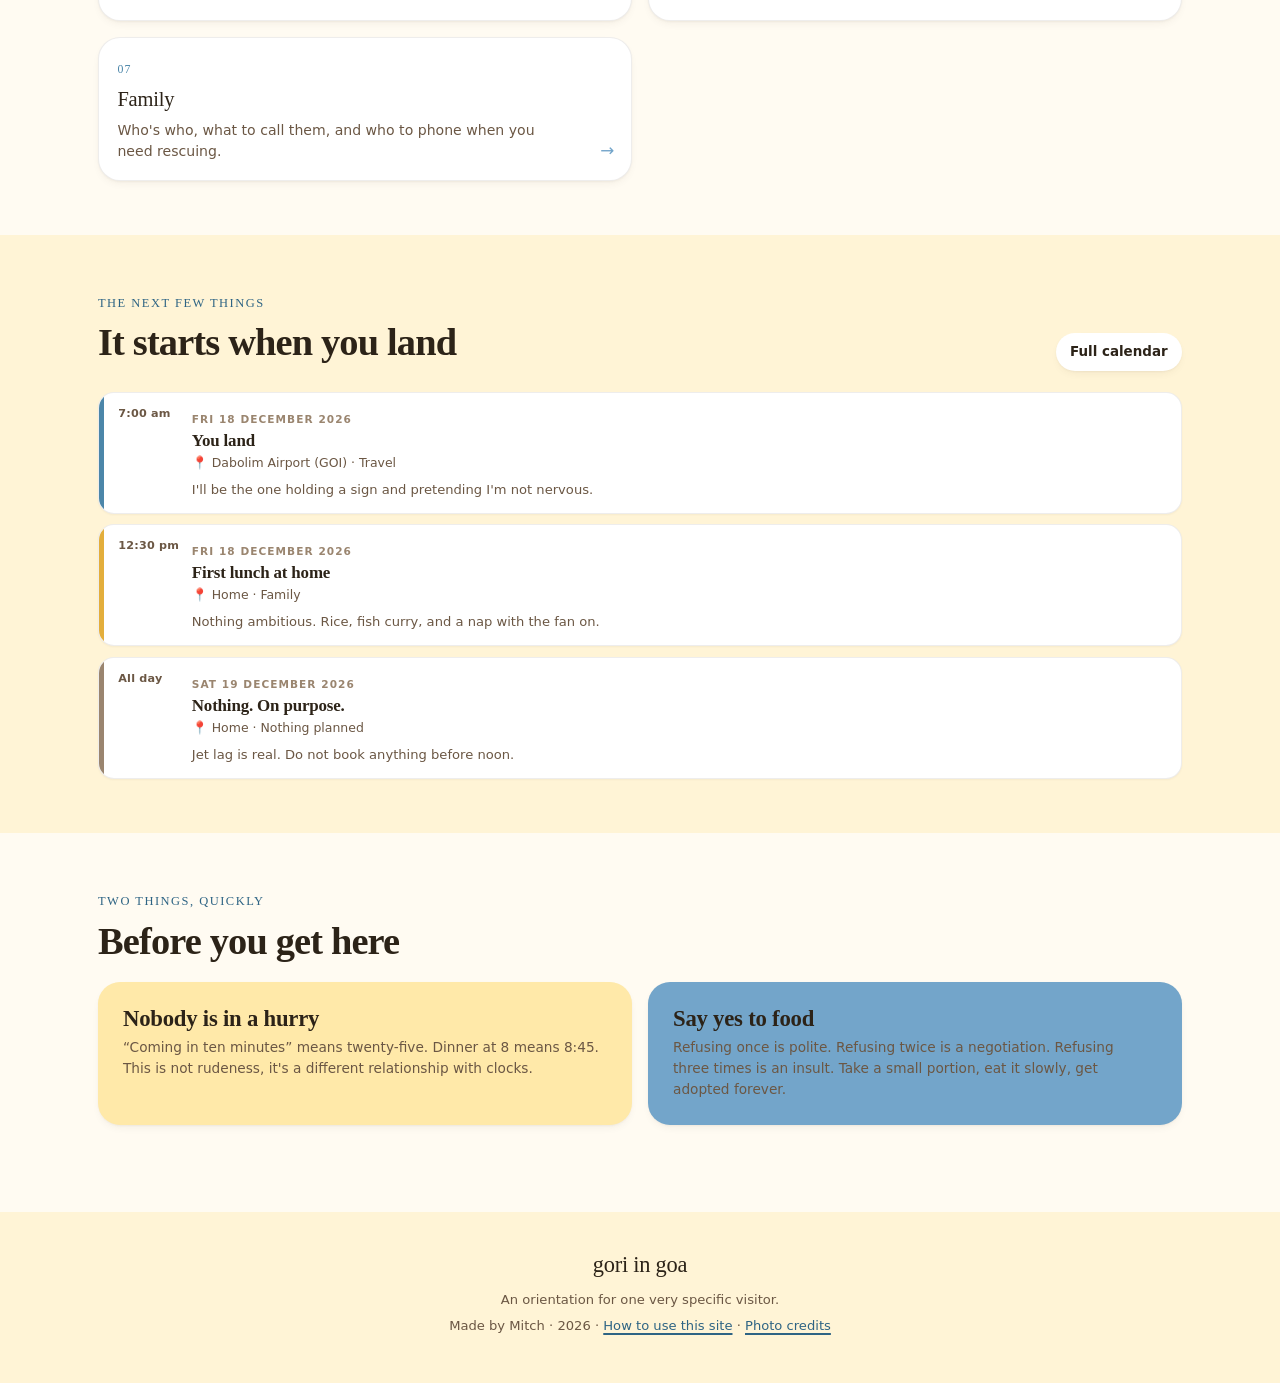
==== commit 6a2c4593: "Add noindex, robots.txt and the live URL" ====
--- a/index.html
+++ b/index.html
@@ -5,6 +5,7 @@
 <meta name="viewport" content="width=device-width, initial-scale=1, viewport-fit=cover">
 <title>Gori in Goa — an orientation for your first trip</title>
 <meta name="description" content="A hand-made orientation to South Goa: the calendar, the map, the food, the family, and everything to know before you land.">
+<meta name="robots" content="noindex, nofollow">
 <meta name="theme-color" content="#FFE9A9">
 <meta name="apple-mobile-web-app-capable" content="yes">
 <meta name="mobile-web-app-capable" content="yes">
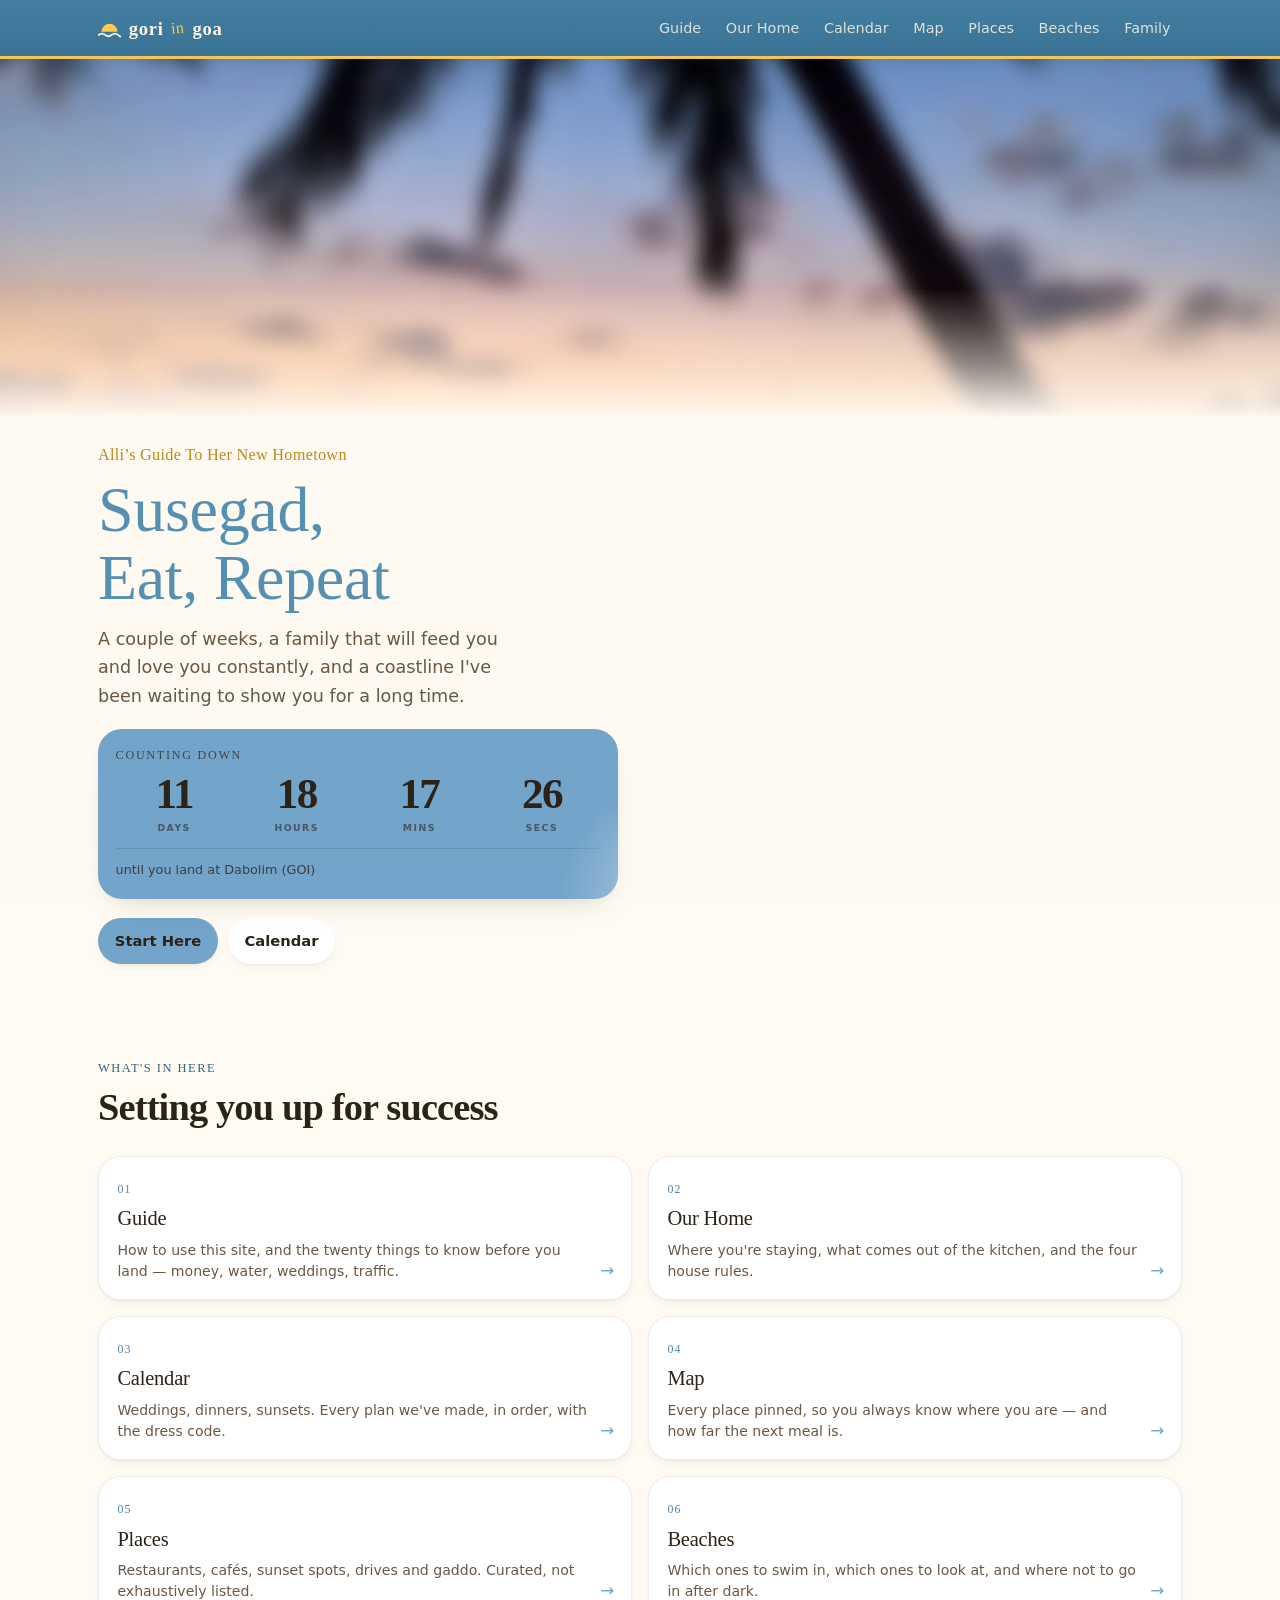
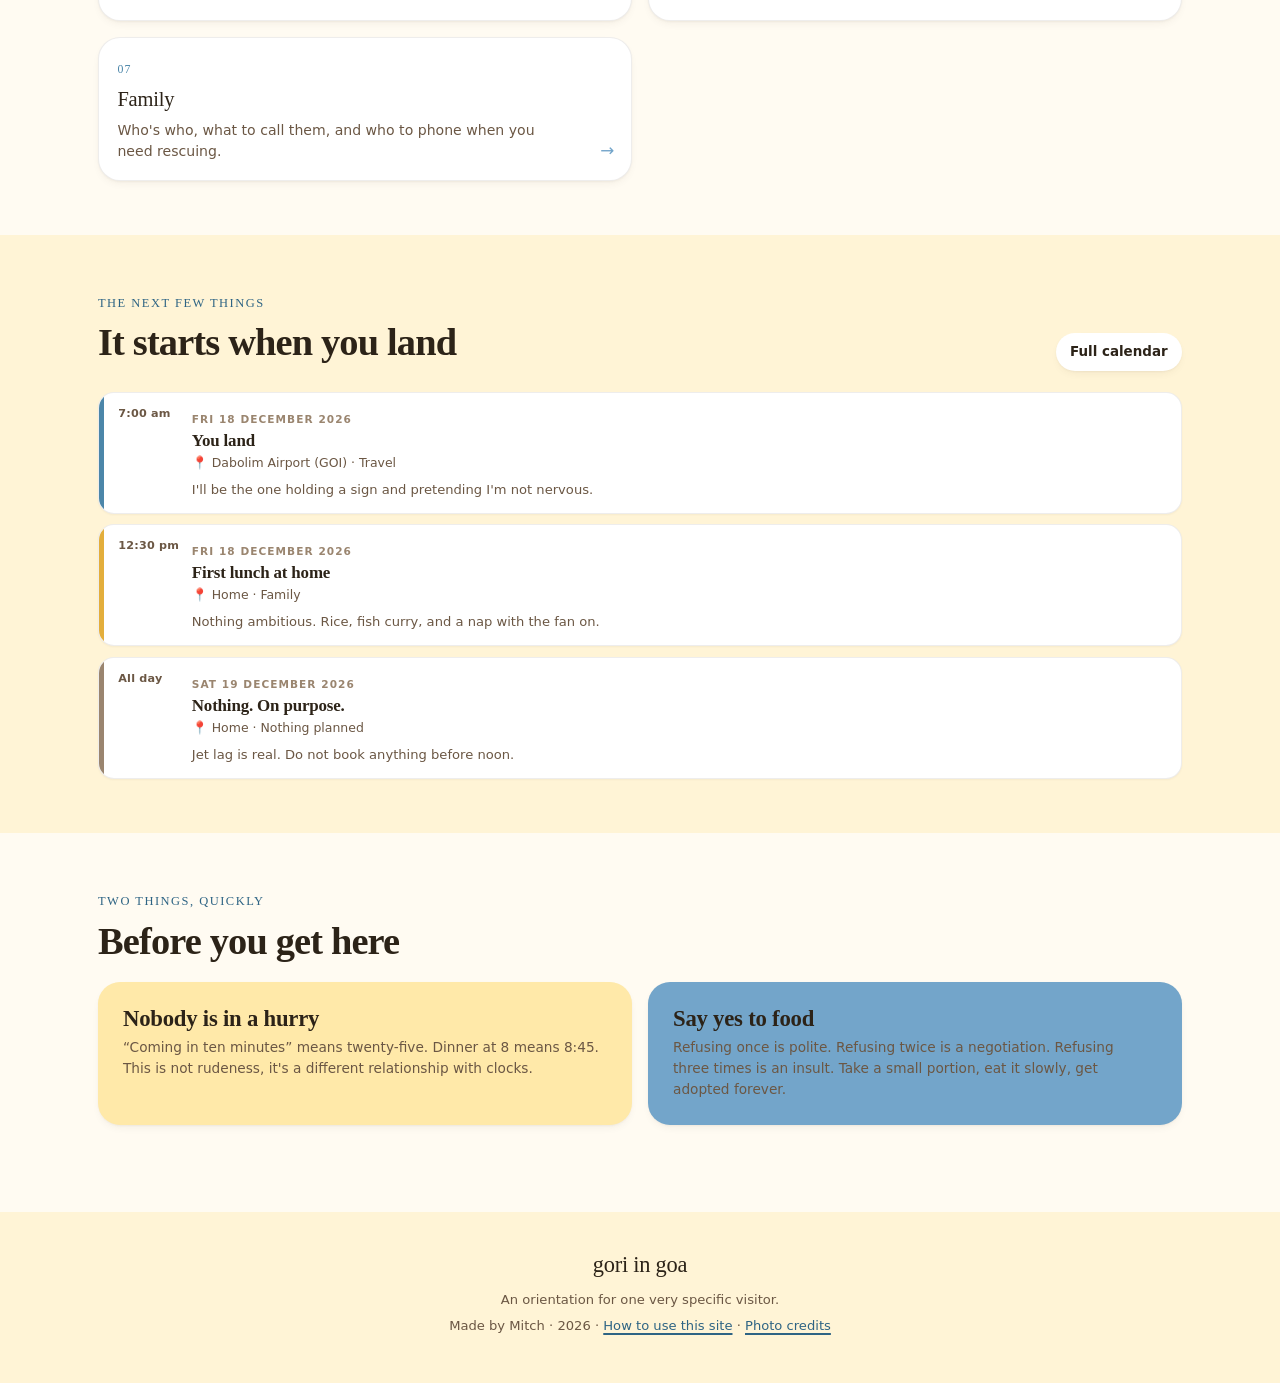
==== commit 6e6fcdf8: "Add India's Top 50 restaurants with ranks and a ranked list" ====
--- a/index.html
+++ b/index.html
@@ -17,7 +17,7 @@
 <link rel="icon" href="data:image/svg+xml,%3Csvg xmlns='http://www.w3.org/2000/svg' viewBox='0 0 32 32'%3E%3Crect width='32' height='32' rx='7' fill='%23FFE9A9'/%3E%3Ccircle cx='16' cy='13' r='5' fill='%23FF933E'/%3E%3Cpath d='M3 24c3-3 6-3 9 0s6 3 9 0 6-3 8 0' fill='none' stroke='%2373A5CA' stroke-width='2.6' stroke-linecap='round'/%3E%3C/svg%3E">
 <link rel="apple-touch-icon" href="assets/img/icon-180.png">
 <link rel="manifest" href="manifest.webmanifest">
-<link rel="stylesheet" href="assets/css/style.css?v=9">
+<link rel="stylesheet" href="assets/css/style.css?v=10">
 </head>
 <body data-page="home">
 <a class="skip" href="#main">Skip to content</a>
--- a/assets/css/style.css
+++ b/assets/css/style.css
@@ -1106,6 +1106,41 @@
 .stack-sm > * + * { margin-top: .55rem; }
 .sticker--orange { background: var(--orange); }
 
+/* ---------------------------------------------------------------- top 50 */
+.rank {
+  margin-left: auto;
+  font-size: .64rem;
+  font-weight: 800;
+  letter-spacing: .05em;
+  text-transform: uppercase;
+  background: var(--blue-deep);
+  color: var(--paper);
+  border-radius: var(--pill);
+  padding: .18rem .5rem;
+  white-space: nowrap;
+}
+.t50 {
+  display: flex;
+  align-items: baseline;
+  gap: .85rem;
+  padding: .6rem .1rem;
+  border-bottom: 1px solid rgba(44,35,24,.07);
+  text-decoration: none;
+  color: var(--ink);
+}
+.t50:last-child { border-bottom: 0; }
+.t50:hover { color: var(--blue-ink); }
+.t50__rank {
+  font-family: var(--font-display);
+  font-size: 1rem;
+  color: var(--blue-deep);
+  width: 2.2ch;
+  flex: none;
+  font-variant-numeric: tabular-nums;
+}
+.t50__name { font-family: var(--font-display); font-size: 1.05rem; letter-spacing: -.01em; }
+.t50__area { margin-left: auto; font-size: .76rem; color: var(--ink-soft); }
+
 /* ---------------------------------------------------------------- credits */
 .credit-row {
   display: grid;
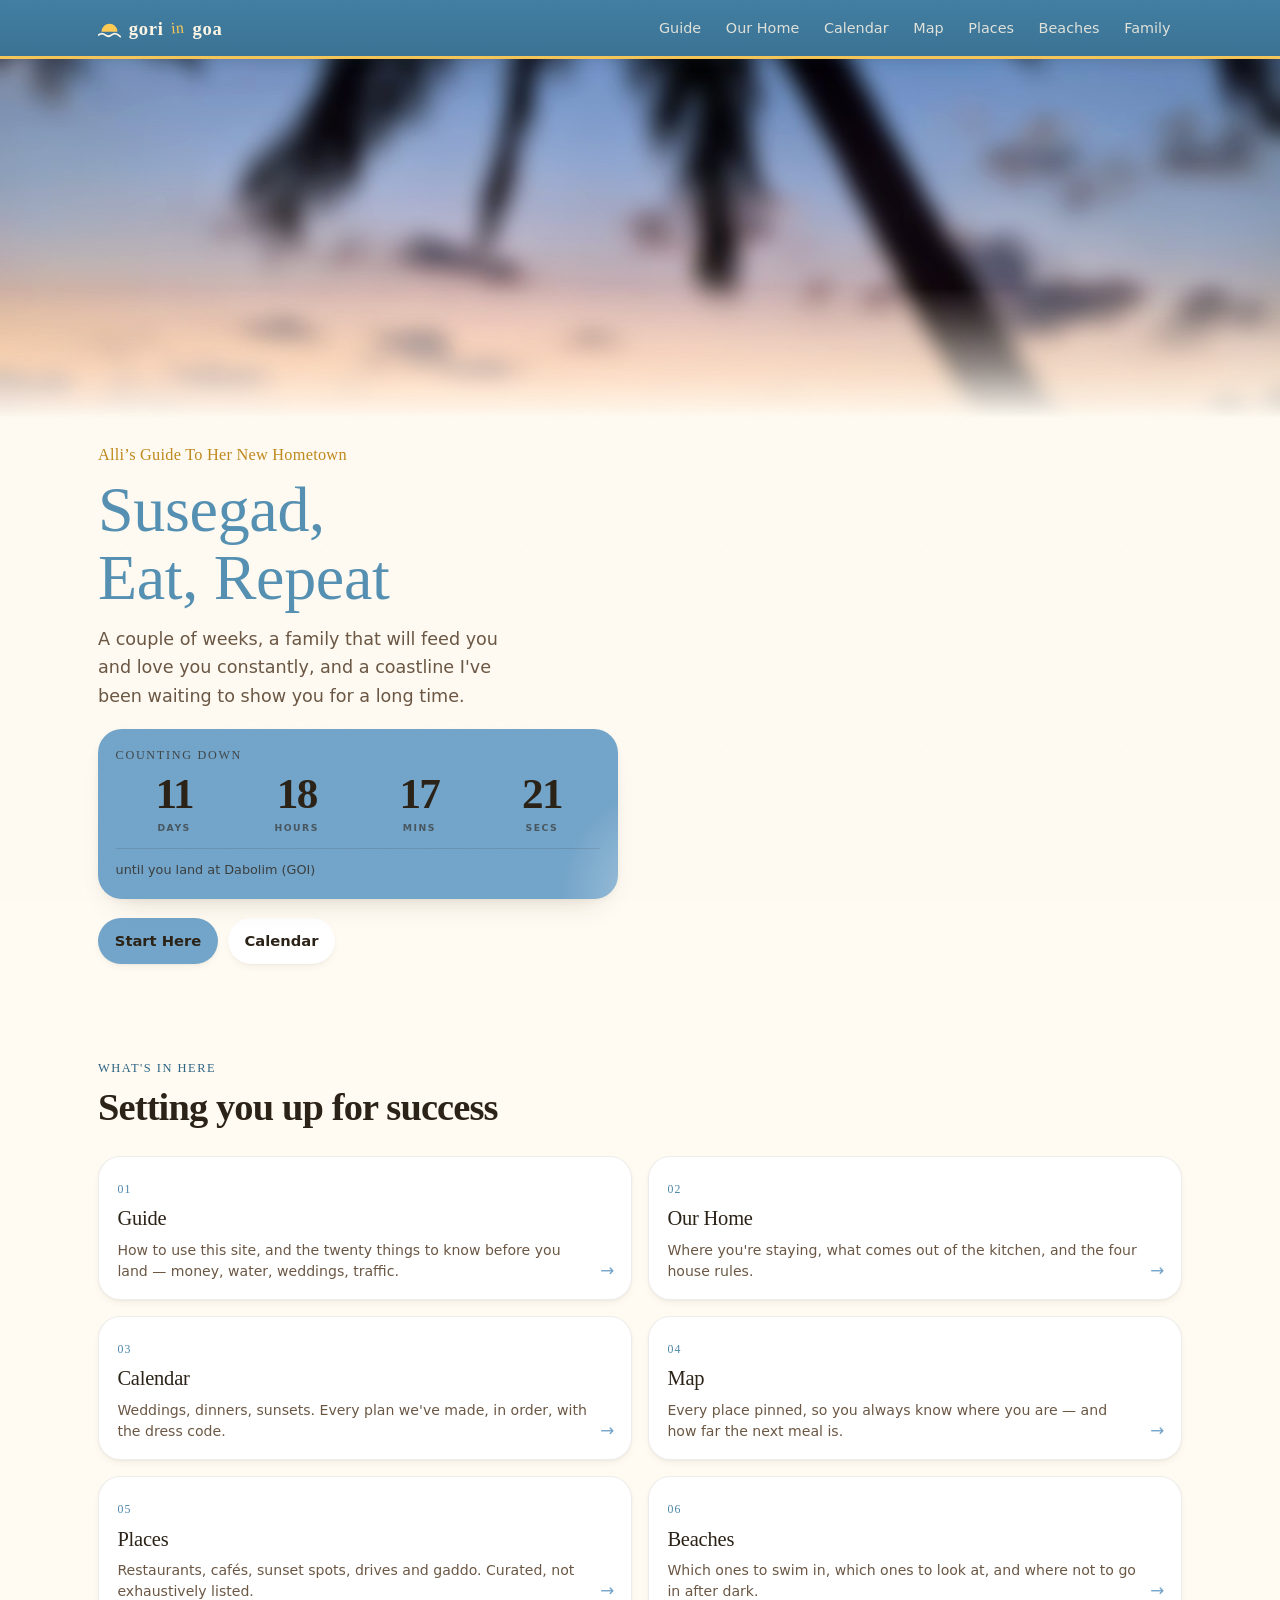
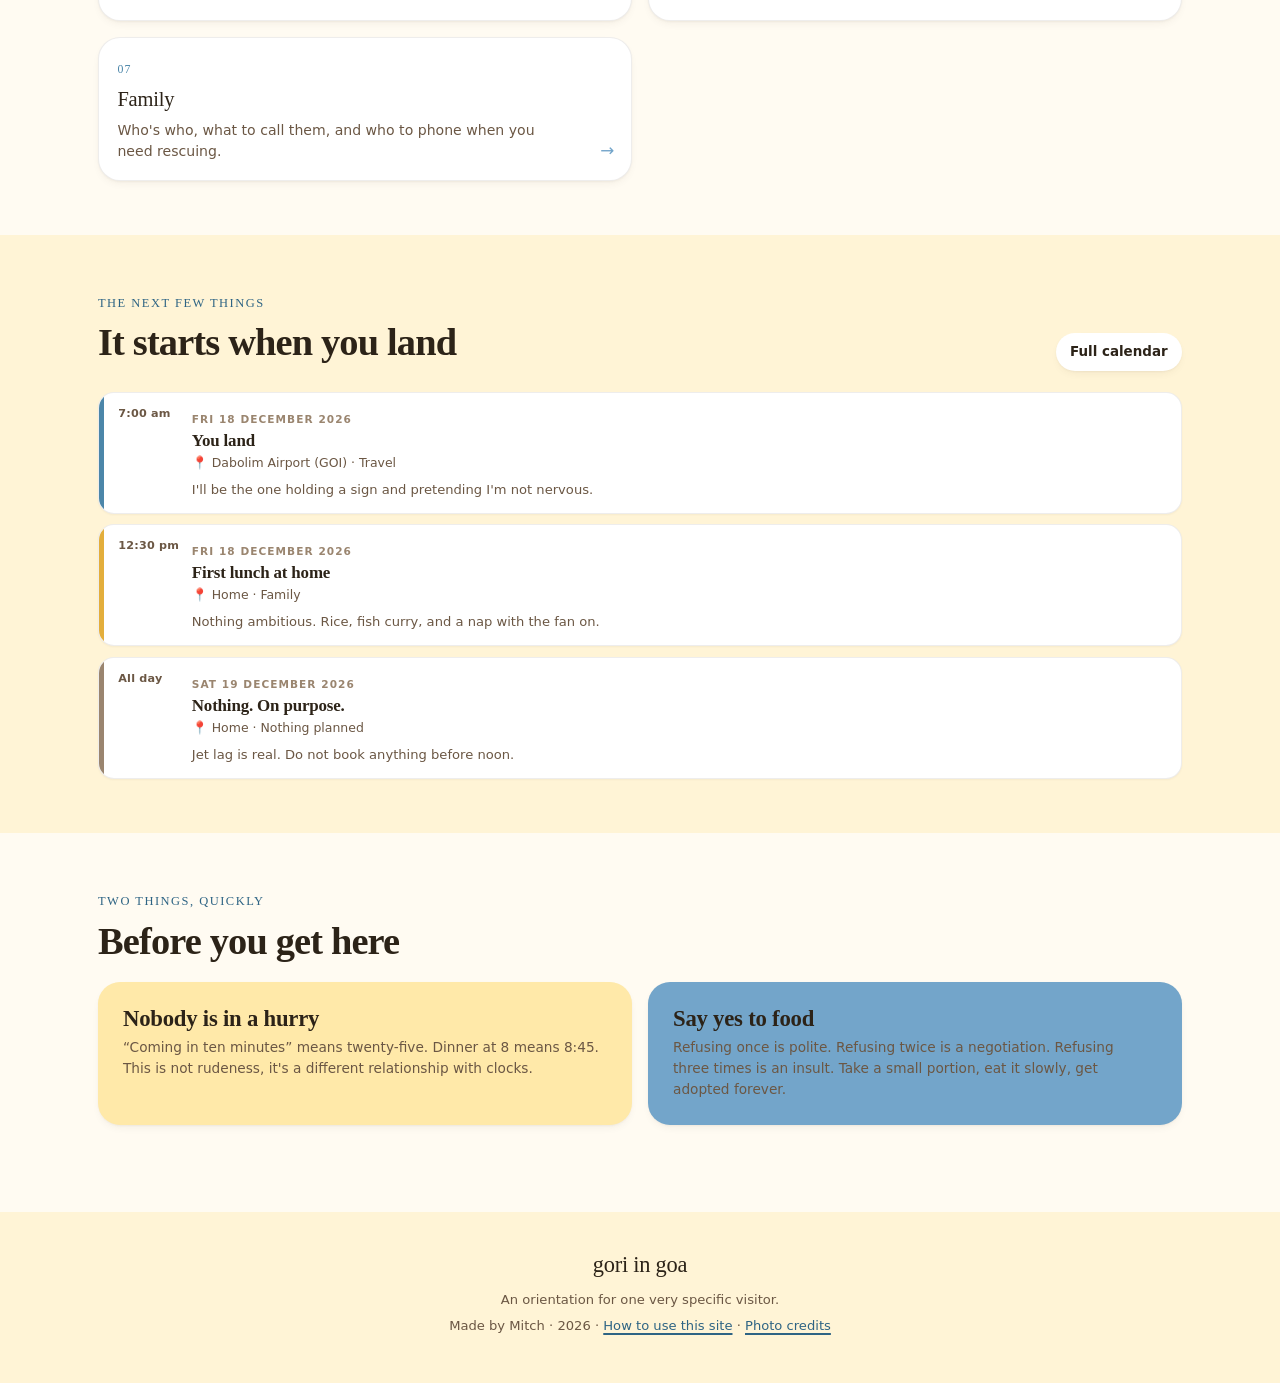
==== commit fbf620d2: "Cache-bust the scripts" ====
--- a/index.html
+++ b/index.html
@@ -151,9 +151,9 @@
 <div id="shell-tab"></div>
 <div id="shell-drawer"></div>
 
-<script src="js/data.js"></script>
-<script src="js/shell.js"></script>
-<script src="js/ui.js"></script>
-<script src="js/home.js"></script>
+<script src="js/data.js?v=11"></script>
+<script src="js/shell.js?v=11"></script>
+<script src="js/ui.js?v=11"></script>
+<script src="js/home.js?v=11"></script>
 </body>
 </html>
